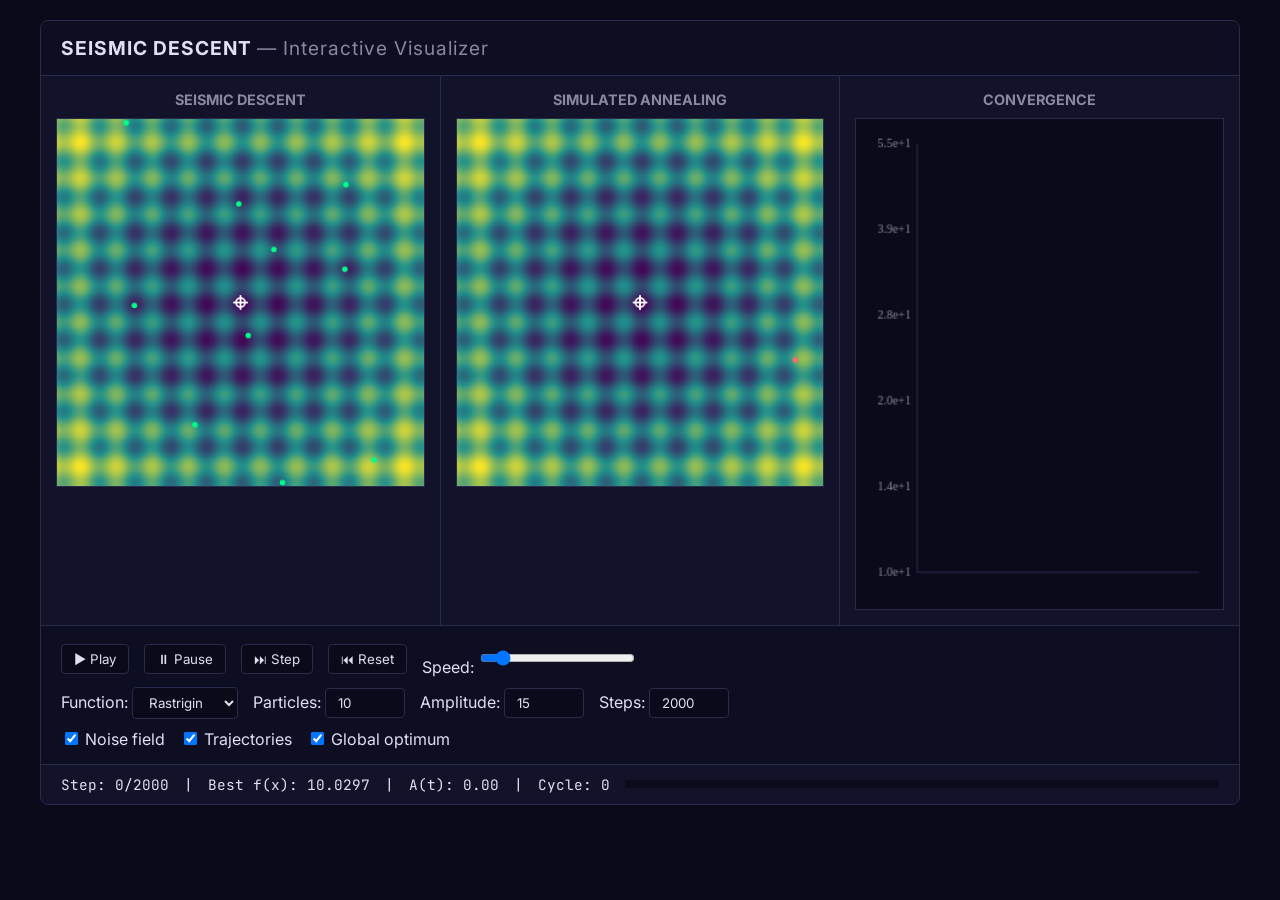
==== visualizer/index.html @ 0b5d3608 "feat: html and js algorithm visualizer" ====
<!DOCTYPE html>
<html lang="en">
<head>
    <meta charset="UTF-8">
    <meta name="viewport" content="width=device-width, initial-scale=1.0">
    <title>Seismic Descent - Interactive Visualizer</title>
    <link rel="stylesheet" href="css/style.css">
    <link href="https://fonts.googleapis.com/css2?family=Inter:wght@400;600&family=JetBrains+Mono&display=swap" rel="stylesheet">
</head>
<body>
    <div class="container">
        <header>
            <h1>SEISMIC DESCENT <span class="subtitle">— Interactive Visualizer</span></h1>
        </header>

        <div class="main-content">
            <div class="panel">
                <h2>SEISMIC DESCENT</h2>
                <div class="canvas-container">
                    <canvas id="seismicCanvas" width="400" height="400"></canvas>
                </div>
            </div>

            <div class="panel">
                <h2>SIMULATED ANNEALING</h2>
                <div class="canvas-container">
                    <canvas id="saCanvas" width="400" height="400"></canvas>
                </div>
            </div>

            <div class="panel">
                <h2>CONVERGENCE</h2>
                <div class="canvas-container chart-container">
                    <canvas id="chartCanvas" width="300" height="400"></canvas>
                </div>
            </div>
        </div>

        <div class="controls">
            <div class="control-row">
                <button id="btnPlay">▶ Play</button>
                <button id="btnPause">⏸ Pause</button>
                <button id="btnStep">⏭ Step</button>
                <button id="btnReset">⏮ Reset</button>
                <label>Speed: <input type="range" id="speedSlider" min="1" max="50" value="2"></label>
            </div>
            <div class="control-row">
                <label>Function: 
                    <select id="funcSelect">
                        <option value="rastrigin">Rastrigin</option>
                        <option value="schwefel">Schwefel</option>
                    </select>
                </label>
                <label>Particles: <input type="number" id="particlesInput" min="1" max="50" value="10"></label>
                <label>Amplitude: <input type="number" id="ampInput" step="0.5" value="15.0"></label>
                <label>Steps: <input type="number" id="stepsInput" step="100" value="2000"></label>
            </div>
            <div class="control-row">
                <label><input type="checkbox" id="chkNoise" checked> Noise field</label>
                <label><input type="checkbox" id="chkTrails" checked> Trajectories</label>
                <label><input type="checkbox" id="chkOptimum" checked> Global optimum</label>
            </div>
        </div>

        <div class="status-bar">
            <span>Step: <span id="lblStep">0/2000</span></span> | 
            <span>Best f(x): <span id="lblBest">0.0000</span></span> | 
            <span>A(t): <span id="lblAmp">0.0</span></span> | 
            <span>Cycle: <span id="lblCycle">0</span></span>
            <div class="progress-bar"><div class="progress-fill" id="progressFill"></div></div>
        </div>
    </div>

    <script src="js/functions.js"></script>
    <script src="js/rff.js"></script>
    <script src="js/seismic.js"></script>
    <script src="js/sa.js"></script>
    <script src="js/renderer.js"></script>
    <script src="js/ui.js"></script>
    <script src="js/main.js"></script>
</body>
</html>
---- visualizer/css/style.css ----
:root {
    --bg-color: #0a0a1a;
    --panel-bg: #12122a;
    --border-color: #2a2a4a;
    --text-color: #e0e0f0;
    --seismic-color: #00ff88;
    --sa-color: #ff6b6b;
    --font-ui: 'Inter', sans-serif;
    --font-mono: 'JetBrains Mono', monospace;
}

* { box-sizing: border-box; }

body {
    margin: 0;
    padding: 20px;
    background-color: var(--bg-color);
    color: var(--text-color);
    font-family: var(--font-ui);
}

.container {
    max-width: 1200px;
    margin: 0 auto;
    border: 1px solid var(--border-color);
    background-color: var(--panel-bg);
    border-radius: 8px;
    overflow: hidden;
}

header {
    padding: 15px 20px;
    border-bottom: 1px solid var(--border-color);
    background-color: rgba(0, 0, 0, 0.2);
}

header h1 {
    margin: 0;
    font-size: 1.2rem;
    letter-spacing: 1px;
}

.subtitle {
    color: #8888a0;
    font-weight: normal;
}

.main-content {
    display: flex;
    flex-wrap: wrap;
    border-bottom: 1px solid var(--border-color);
}

.panel {
    flex: 1;
    min-width: 300px;
    padding: 15px;
    border-right: 1px solid var(--border-color);
    display: flex;
    flex-direction: column;
    align-items: center;
}

.panel:last-child {
    border-right: none;
}

.panel h2 {
    font-size: 0.9rem;
    margin: 0 0 10px 0;
    text-align: center;
    color: #8888a0;
}

.canvas-container {
    background-color: #000;
    border: 1px solid var(--border-color);
    width: 100%;
    max-width: 400px;
    aspect-ratio: 1;
    position: relative;
}

.chart-container {
    background-color: var(--bg-color);
    aspect-ratio: 3/4;
}

canvas {
    width: 100%;
    height: 100%;
    display: block;
}

.controls {
    padding: 15px 20px;
    background-color: rgba(0, 0, 0, 0.2);
    border-bottom: 1px solid var(--border-color);
}

.control-row {
    display: flex;
    gap: 15px;
    margin-bottom: 10px;
    align-items: center;
    flex-wrap: wrap;
}

.control-row:last-child {
    margin-bottom: 0;
}

button, select, input {
    background-color: var(--bg-color);
    color: var(--text-color);
    border: 1px solid var(--border-color);
    padding: 6px 12px;
    border-radius: 4px;
    font-family: var(--font-ui);
    cursor: pointer;
}

button:hover {
    background-color: #2a2a4a;
}

input[type="number"] {
    width: 80px;
}

.status-bar {
    padding: 10px 20px;
    font-family: var(--font-mono);
    font-size: 0.9rem;
    display: flex;
    align-items: center;
    gap: 15px;
    flex-wrap: wrap;
}

.progress-bar {
    flex-grow: 1;
    height: 8px;
    background-color: var(--bg-color);
    border-radius: 4px;
    overflow: hidden;
}

.progress-fill {
    height: 100%;
    width: 0%;
    background: linear-gradient(90deg, #2a2a4a, var(--seismic-color));
    transition: width 0.1s linear;
}

@media (max-width: 900px) {
    .main-content {
        flex-direction: column;
    }
    .panel {
        border-right: none;
        border-bottom: 1px solid var(--border-color);
    }
    .panel:last-child {
        border-bottom: none;
    }
}
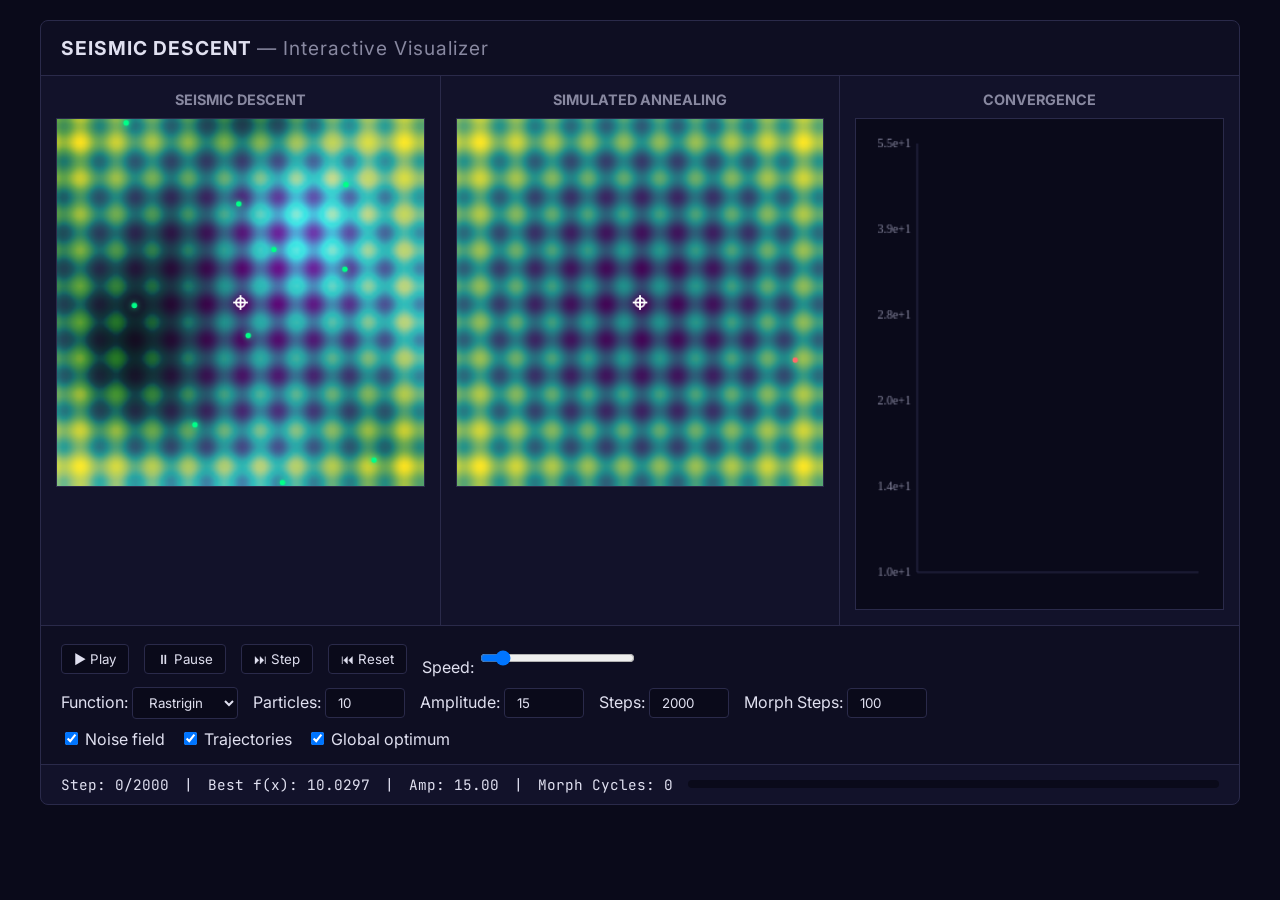
==== commit 3519527e: "feat: implement Adaptive Floored Seismic Descent and achieve 97.90% accuracy on MNIST (beating Adam)" ====
--- a/visualizer/index.html
+++ b/visualizer/index.html
@@ -54,6 +54,7 @@
                 <label>Particles: <input type="number" id="particlesInput" min="1" max="50" value="10"></label>
                 <label>Amplitude: <input type="number" id="ampInput" step="0.5" value="15.0"></label>
                 <label>Steps: <input type="number" id="stepsInput" step="100" value="2000"></label>
+                <label>Morph Steps: <input type="number" id="morphStepsInput" step="10" value="100"></label>
             </div>
             <div class="control-row">
                 <label><input type="checkbox" id="chkNoise" checked> Noise field</label>
@@ -65,8 +66,8 @@
         <div class="status-bar">
             <span>Step: <span id="lblStep">0/2000</span></span> | 
             <span>Best f(x): <span id="lblBest">0.0000</span></span> | 
-            <span>A(t): <span id="lblAmp">0.0</span></span> | 
-            <span>Cycle: <span id="lblCycle">0</span></span>
+            <span>Amp: <span id="lblAmp">0.0</span></span> | 
+            <span>Morph Cycles: <span id="lblCycle">0</span></span>
             <div class="progress-bar"><div class="progress-fill" id="progressFill"></div></div>
         </div>
     </div>
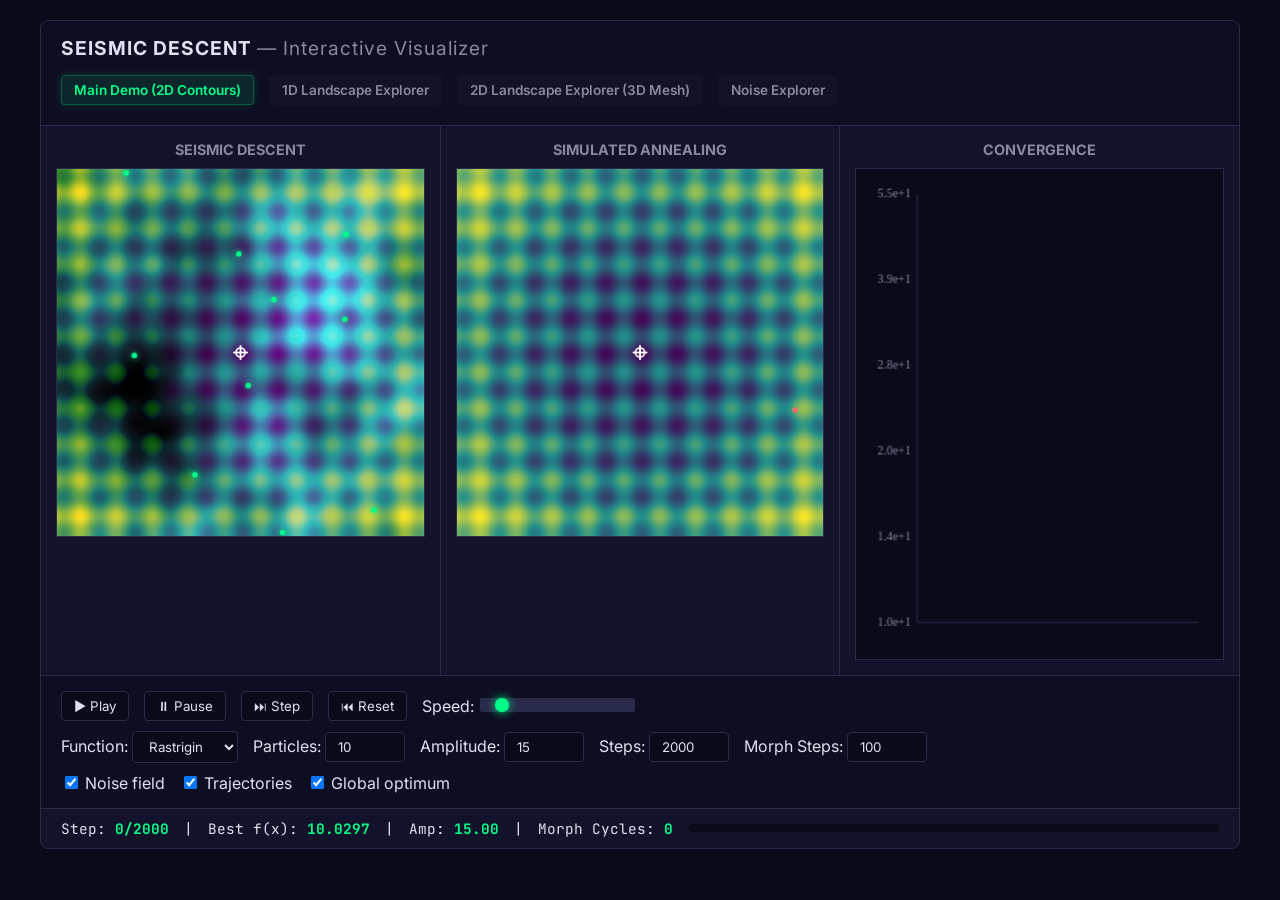
==== commit c8e79979: "feat: add 2D landscape explorer visualization with 3D wireframe mesh projection and interactive part" ====
--- a/visualizer/index.html
+++ b/visualizer/index.html
@@ -10,7 +10,15 @@
 <body>
     <div class="container">
         <header>
-            <h1>SEISMIC DESCENT <span class="subtitle">— Interactive Visualizer</span></h1>
+            <div style="display: flex; justify-content: space-between; align-items: center; flex-wrap: wrap; gap: 10px;">
+                <h1>SEISMIC DESCENT <span class="subtitle">— Interactive Visualizer</span></h1>
+                <nav class="nav-links">
+                    <a href="index.html" class="nav-link active">Main Demo (2D Contours)</a>
+                    <a href="1d_explorer.html" class="nav-link">1D Landscape Explorer</a>
+                    <a href="2d_explorer.html" class="nav-link">2D Landscape Explorer (3D Mesh)</a>
+                    <a href="noise.html" class="nav-link">Noise Explorer</a>
+                </nav>
+            </div>
         </header>
 
         <div class="main-content">
--- a/visualizer/css/style.css
+++ b/visualizer/css/style.css
@@ -1,167 +1,271 @@
-:root {
-    --bg-color: #0a0a1a;
-    --panel-bg: #12122a;
-    --border-color: #2a2a4a;
-    --text-color: #e0e0f0;
-    --seismic-color: #00ff88;
-    --sa-color: #ff6b6b;
-    --font-ui: 'Inter', sans-serif;
-    --font-mono: 'JetBrains Mono', monospace;
-}
-
-* { box-sizing: border-box; }
-
-body {
-    margin: 0;
-    padding: 20px;
-    background-color: var(--bg-color);
-    color: var(--text-color);
-    font-family: var(--font-ui);
-}
-
-.container {
-    max-width: 1200px;
-    margin: 0 auto;
-    border: 1px solid var(--border-color);
-    background-color: var(--panel-bg);
-    border-radius: 8px;
-    overflow: hidden;
-}
-
-header {
-    padding: 15px 20px;
-    border-bottom: 1px solid var(--border-color);
-    background-color: rgba(0, 0, 0, 0.2);
-}
-
-header h1 {
-    margin: 0;
-    font-size: 1.2rem;
-    letter-spacing: 1px;
-}
-
-.subtitle {
-    color: #8888a0;
-    font-weight: normal;
-}
-
-.main-content {
-    display: flex;
-    flex-wrap: wrap;
-    border-bottom: 1px solid var(--border-color);
-}
-
-.panel {
-    flex: 1;
-    min-width: 300px;
-    padding: 15px;
-    border-right: 1px solid var(--border-color);
-    display: flex;
-    flex-direction: column;
-    align-items: center;
-}
-
-.panel:last-child {
-    border-right: none;
-}
-
-.panel h2 {
-    font-size: 0.9rem;
-    margin: 0 0 10px 0;
-    text-align: center;
-    color: #8888a0;
-}
-
-.canvas-container {
-    background-color: #000;
-    border: 1px solid var(--border-color);
-    width: 100%;
-    max-width: 400px;
-    aspect-ratio: 1;
-    position: relative;
-}
-
-.chart-container {
-    background-color: var(--bg-color);
-    aspect-ratio: 3/4;
-}
-
-canvas {
-    width: 100%;
-    height: 100%;
-    display: block;
-}
-
-.controls {
-    padding: 15px 20px;
-    background-color: rgba(0, 0, 0, 0.2);
-    border-bottom: 1px solid var(--border-color);
-}
-
-.control-row {
-    display: flex;
-    gap: 15px;
-    margin-bottom: 10px;
-    align-items: center;
-    flex-wrap: wrap;
-}
-
-.control-row:last-child {
-    margin-bottom: 0;
-}
-
-button, select, input {
-    background-color: var(--bg-color);
-    color: var(--text-color);
-    border: 1px solid var(--border-color);
-    padding: 6px 12px;
-    border-radius: 4px;
-    font-family: var(--font-ui);
-    cursor: pointer;
-}
-
-button:hover {
-    background-color: #2a2a4a;
-}
-
-input[type="number"] {
-    width: 80px;
-}
-
-.status-bar {
-    padding: 10px 20px;
-    font-family: var(--font-mono);
-    font-size: 0.9rem;
-    display: flex;
-    align-items: center;
-    gap: 15px;
-    flex-wrap: wrap;
-}
-
-.progress-bar {
-    flex-grow: 1;
-    height: 8px;
-    background-color: var(--bg-color);
-    border-radius: 4px;
-    overflow: hidden;
-}
-
-.progress-fill {
-    height: 100%;
-    width: 0%;
-    background: linear-gradient(90deg, #2a2a4a, var(--seismic-color));
-    transition: width 0.1s linear;
-}
-
-@media (max-width: 900px) {
-    .main-content {
-        flex-direction: column;
-    }
-    .panel {
-        border-right: none;
-        border-bottom: 1px solid var(--border-color);
-    }
-    .panel:last-child {
-        border-bottom: none;
-    }
-}+:root {
+    --bg-color: #0a0a1a;
+    --panel-bg: #12122a;
+    --border-color: #2a2a4a;
+    --text-color: #e0e0f0;
+    --seismic-color: #00ff88;
+    --sa-color: #ff6b6b;
+    --font-ui: 'Inter', sans-serif;
+    --font-mono: 'JetBrains Mono', monospace;
+}
+
+* { box-sizing: border-box; }
+
+body {
+    margin: 0;
+    padding: 20px;
+    background-color: var(--bg-color);
+    color: var(--text-color);
+    font-family: var(--font-ui);
+}
+
+.container {
+    max-width: 1200px;
+    margin: 0 auto;
+    border: 1px solid var(--border-color);
+    background-color: var(--panel-bg);
+    border-radius: 8px;
+    overflow: hidden;
+}
+
+header {
+    padding: 15px 20px;
+    border-bottom: 1px solid var(--border-color);
+    background-color: rgba(0, 0, 0, 0.2);
+}
+
+header h1 {
+    margin: 0;
+    font-size: 1.2rem;
+    letter-spacing: 1px;
+}
+
+.subtitle {
+    color: #8888a0;
+    font-weight: normal;
+}
+
+.main-content {
+    display: flex;
+    flex-wrap: wrap;
+    border-bottom: 1px solid var(--border-color);
+}
+
+.panel {
+    flex: 1;
+    min-width: 300px;
+    padding: 15px;
+    border-right: 1px solid var(--border-color);
+    display: flex;
+    flex-direction: column;
+    align-items: center;
+}
+
+.panel:last-child {
+    border-right: none;
+}
+
+.panel h2 {
+    font-size: 0.9rem;
+    margin: 0 0 10px 0;
+    text-align: center;
+    color: #8888a0;
+}
+
+.canvas-container {
+    background-color: #000;
+    border: 1px solid var(--border-color);
+    width: 100%;
+    max-width: 400px;
+    aspect-ratio: 1;
+    position: relative;
+}
+
+.chart-container {
+    background-color: var(--bg-color);
+    aspect-ratio: 3/4;
+}
+
+canvas {
+    width: 100%;
+    height: 100%;
+    display: block;
+}
+
+.controls {
+    padding: 15px 20px;
+    background-color: rgba(0, 0, 0, 0.2);
+    border-bottom: 1px solid var(--border-color);
+}
+
+.control-row {
+    display: flex;
+    gap: 15px;
+    margin-bottom: 10px;
+    align-items: center;
+    flex-wrap: wrap;
+}
+
+.control-row:last-child {
+    margin-bottom: 0;
+}
+
+button, select, input {
+    background-color: var(--bg-color);
+    color: var(--text-color);
+    border: 1px solid var(--border-color);
+    padding: 6px 12px;
+    border-radius: 4px;
+    font-family: var(--font-ui);
+    cursor: pointer;
+}
+
+button:hover {
+    background-color: #2a2a4a;
+}
+
+input[type="number"] {
+    width: 80px;
+}
+
+.status-bar {
+    padding: 10px 20px;
+    font-family: var(--font-mono);
+    font-size: 0.9rem;
+    display: flex;
+    align-items: center;
+    gap: 15px;
+    flex-wrap: wrap;
+}
+
+.progress-bar {
+    flex-grow: 1;
+    height: 8px;
+    background-color: var(--bg-color);
+    border-radius: 4px;
+    overflow: hidden;
+}
+
+.progress-fill {
+    height: 100%;
+    width: 0%;
+    background: linear-gradient(90deg, #2a2a4a, var(--seismic-color));
+    transition: width 0.1s linear;
+}
+
+}
+
+/* 1D Explorer Specifics */
+.canvas-container.large {
+    max-width: 1000px;
+    height: 500px;
+    aspect-ratio: unset;
+    border: 1px solid var(--border-color);
+    box-shadow: inset 0 0 50px rgba(0,0,0,0.5);
+    border-radius: 4px;
+}
+
+.explorer-layout {
+    display: flex;
+    flex-direction: column;
+    gap: 20px;
+    padding: 20px;
+}
+
+.legend {
+    display: flex;
+    gap: 20px;
+    justify-content: center;
+    margin-top: 15px;
+    font-family: var(--font-mono);
+    font-size: 0.8rem;
+    color: #8888a0;
+}
+
+.legend-item {
+    display: flex;
+    align-items: center;
+    gap: 8px;
+    padding: 4px 8px;
+    background: rgba(255,255,255,0.03);
+    border-radius: 4px;
+}
+
+.line-obj { border-bottom: 2px solid #555; width: 24px; }
+.line-noise { border-bottom: 2px solid var(--sa-color); width: 24px; }
+.line-total { border-bottom: 2px solid var(--seismic-color); width: 24px; }
+
+/* Premium Sliders */
+input[type="range"] {
+    -webkit-appearance: none;
+    height: 4px;
+    background: var(--border-color);
+    border-radius: 2px;
+    cursor: pointer;
+}
+
+input[type="range"]::-webkit-slider-thumb {
+    -webkit-appearance: none;
+    width: 14px;
+    height: 14px;
+    background: var(--seismic-color);
+    border-radius: 50%;
+    box-shadow: 0 0 10px var(--seismic-color);
+}
+
+.status-bar span span {
+    color: var(--seismic-color);
+    font-weight: bold;
+}
+
+#lblAmpVal, #lblDtVal {
+    min-width: 30px;
+    display: inline-block;
+    color: var(--seismic-color);
+}
+
+@media (max-width: 900px) {
+    .main-content {
+        flex-direction: column;
+    }
+    .panel {
+        border-right: none;
+        border-bottom: 1px solid var(--border-color);
+    }
+    .panel:last-child {
+        border-bottom: none;
+    }
+}
+
+/* Navigation Links styling */
+.nav-links {
+    display: flex;
+    gap: 15px;
+    margin: 5px 0;
+    align-items: center;
+}
+
+.nav-link {
+    color: #8888a0;
+    text-decoration: none;
+    font-size: 0.85rem;
+    font-weight: 600;
+    padding: 6px 12px;
+    border-radius: 4px;
+    transition: all 0.2s ease;
+    border: 1px solid transparent;
+    background-color: rgba(255, 255, 255, 0.02);
+}
+
+.nav-link:hover {
+    color: var(--seismic-color);
+    background-color: rgba(0, 255, 136, 0.05);
+    border-color: rgba(0, 255, 136, 0.1);
+}
+
+.nav-link.active {
+    color: var(--seismic-color);
+    border-color: rgba(0, 255, 136, 0.25);
+    background-color: rgba(0, 255, 136, 0.1);
+    box-shadow: 0 0 10px rgba(0, 255, 136, 0.15);
+}
